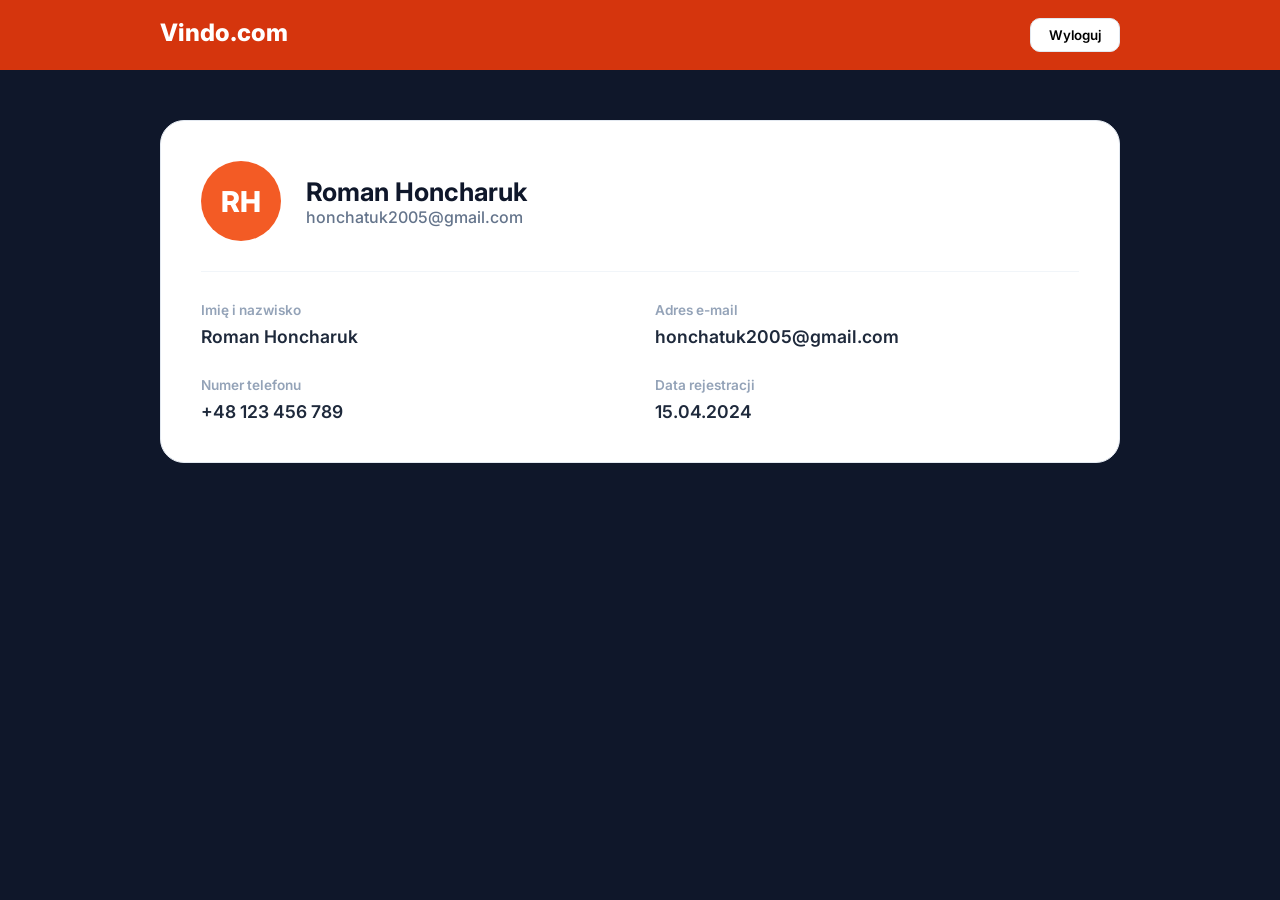
==== project/account.html @ 8e224525 "Add files via upload" ====
<!DOCTYPE html>
<html lang="pl">
<head>
    <meta charset="UTF-8">
    <meta name="viewport" content="width=device-width, initial-scale=1.0">
    <title>Vindo | Mój Profil</title>
    <link rel="stylesheet" href="account.css">
    <link href="https://fonts.googleapis.com/css2?family=Inter:wght@400;600;800&display=swap" rel="stylesheet">
</head>
<body>

    <header class="main-header">
        <div class="header-container">
            <div class="header-logo" onclick="location.href='main.html'">
                <span class="logo-text">Vindo<span class="logo-dot">.com</span></span>
            </div>
            <div class="header-user">
                <button class="btn-logout" onclick="location.href='index.html'">Wyloguj</button>
            </div>
        </div>
    </header>

    <div class="account-container">
        

        <div class="account-single-col">
            <main class="profile-card">
                <div class="profile-header">
                    <div class="avatar-large">RH</div>
                    <div class="header-info">
                        <h2>Roman Honcharuk</h2>
                        <p>honchatuk2005@gmail.com</p>
                    </div>
                </div>

                <div class="info-section">
                    <div class="info-group">
                        <label>Imię i nazwisko</label>
                        <p>Roman Honcharuk</p>
                    </div>
                    <div class="info-group">
                        <label>Adres e-mail</label>
                        <p>honchatuk2005@gmail.com</p>
                    </div>
                    <div class="info-group">
                        <label>Numer telefonu</label>
                        <p>+48 123 456 789</p>
                    </div>
                    <div class="info-group">
                        <label>Data rejestracji</label>
                        <p>15.04.2024</p>
                    </div>
                </div>
            </main>
        </div>
    </div>

</body>
</html>
---- project/account.css ----
* {
    margin: 0;
    padding: 0;
    box-sizing: border-box;
    font-family: 'Inter', sans-serif;
}

body {
    background-color: #0f172a;
    padding-top: 100px;
}

/* HEADER */
.main-header {
    position: fixed;
    top: 0;
    width: 100%;
    height: 70px;
    background: #D5350D;
    display: flex;
    align-items: center;
}

.header-container {
    width: 100%;
    max-width: 1000px;
    margin: 0 auto;
    display: flex;
    justify-content: space-between;
    padding: 0 20px;
}

.logo-text { font-size: 24px; font-weight: 800; cursor: pointer; color: white; }
.logo-dot { color: white; }

.btn-logout {
    padding: 8px 18px;
    border: 1px solid #e2e8f0;
    border-radius: 10px;
    background: white;
    font-weight: 600;
    cursor: pointer;
    transition: 0.3s;
}

.btn-logout:hover { color: #f35b25; border-color: #f35b25; }

/* CONTAINER */
.account-container {
    max-width: 1000px;
    margin: 0 auto;
    padding: 20px;
}



.stat-card {
    background: white;
    padding: 20px;
    border-radius: 20px;
    border: 1px solid #e2e8f0;
    text-align: center;
}

.stat-label { color: #64748b; font-size: 0.8rem; font-weight: 600; text-transform: uppercase; }
.stat-value { display: block; font-size: 1.4rem; font-weight: 800; margin-top: 5px; color: #0f172a; }
.status-active { color: #10b981; }

/* PROFILE CARD */
.profile-card {
    background: white;
    border-radius: 24px;
    border: 1px solid #e2e8f0;
    padding: 40px;
}

.profile-header {
    display: flex;
    align-items: center;
    gap: 25px;
    padding-bottom: 30px;
    border-bottom: 1px solid #f1f5f9;
    margin-bottom: 30px;
}

.avatar-large {
    width: 80px;
    height: 80px;
    background: #f35b25;
    color: white;
    border-radius: 50%;
    display: flex;
    align-items: center;
    justify-content: center;
    font-size: 1.8rem;
    font-weight: 800;
}

.header-info h2 { font-size: 1.6rem; color: #0f172a; }
.header-info p { color: #64748b; font-weight: 500; }

/* INFO GRID */
.info-section {
    display: grid;
    grid-template-columns: 1fr 1fr;
    gap: 30px;
}

.info-group label {
    display: block;
    font-size: 0.85rem;
    font-weight: 600;
    color: #94a3b8;
    margin-bottom: 8px;
}

.info-group p {
    font-size: 1.1rem;
    font-weight: 600;
    color: #1e293b;
}
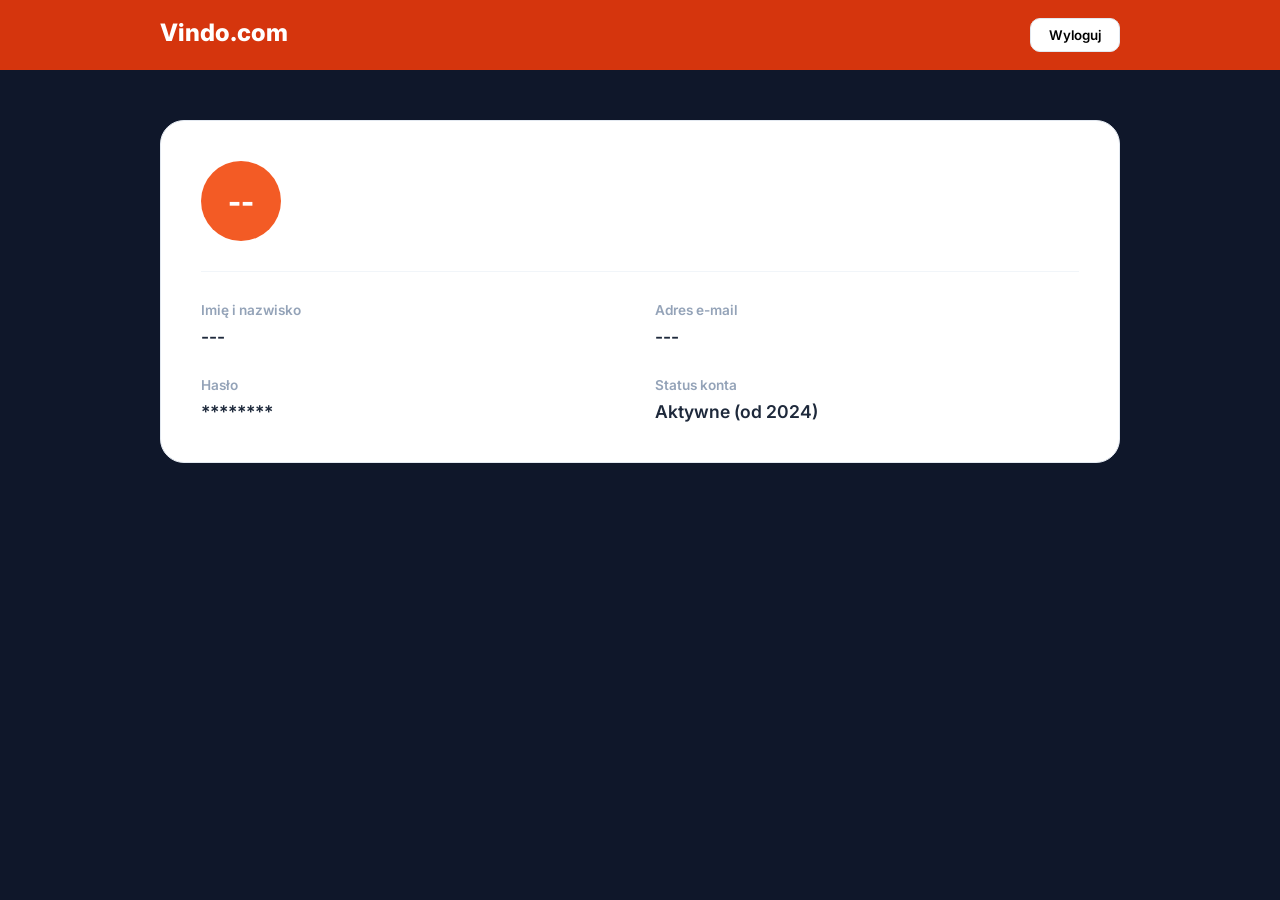
==== commit a1f1fa6f: "Add files via upload" ====
--- a/project/account.html
+++ b/project/account.html
@@ -5,50 +5,60 @@
     <meta name="viewport" content="width=device-width, initial-scale=1.0">
     <title>Vindo | Mój Profil</title>
     <link rel="stylesheet" href="account.css">
+    <script src="auth.js"></script>
     <link href="https://fonts.googleapis.com/css2?family=Inter:wght@400;600;800&display=swap" rel="stylesheet">
+</head>
+<body>
+
+<!DOCTYPE html>
+<html lang="pl">
+<head>
+    <meta charset="UTF-8">
+    <meta name="viewport" content="width=device-width, initial-scale=1.0">
+    <title>Vindo | Mój Profil</title>
+    <link rel="stylesheet" href="account.css"> <link href="https://fonts.googleapis.com/css2?family=Inter:wght@400;600;800&display=swap" rel="stylesheet">
+    <script src="auth.js"></script>
 </head>
 <body>
 
     <header class="main-header">
         <div class="header-container">
-            <div class="header-logo" onclick="location.href='main.html'">
+            <div class="header-logo" onclick="location.href='main.html'" style="cursor:pointer">
                 <span class="logo-text">Vindo<span class="logo-dot">.com</span></span>
             </div>
             <div class="header-user">
-                <button class="btn-logout" onclick="location.href='index.html'">Wyloguj</button>
+                <button class="btn-logout" onclick="localStorage.removeItem('userVindo'); location.href='index.html'">Wyloguj</button>
             </div>
         </div>
     </header>
 
     <div class="account-container">
-        
-
         <div class="account-single-col">
             <main class="profile-card">
                 <div class="profile-header">
-                    <div class="avatar-large">RH</div>
+                    <div class="avatar-large" id="userAvatar">--</div>
                     <div class="header-info">
-                        <h2>Roman Honcharuk</h2>
-                        <p>honchatuk2005@gmail.com</p>
+                        <h2 id="displayFullNameHeader"></h2>
+                        <p id="displayEmailHeader"></p>
                     </div>
                 </div>
 
                 <div class="info-section">
                     <div class="info-group">
                         <label>Imię i nazwisko</label>
-                        <p>Roman Honcharuk</p>
+                        <p id="displayFullName">---</p>
                     </div>
                     <div class="info-group">
                         <label>Adres e-mail</label>
-                        <p>honchatuk2005@gmail.com</p>
+                        <p id="displayEmail">---</p>
                     </div>
                     <div class="info-group">
-                        <label>Numer telefonu</label>
-                        <p>+48 123 456 789</p>
+                        <label>Hasło</label>
+                        <p id="displayPassword">********</p>
                     </div>
                     <div class="info-group">
-                        <label>Data rejestracji</label>
-                        <p>15.04.2024</p>
+                        <label>Status konta</label>
+                        <p>Aktywne (od 2024)</p>
                     </div>
                 </div>
             </main>
@@ -56,4 +66,7 @@
     </div>
 
 </body>
+</html>
+
+</body>
 </html>
--- a/project/account.css
+++ b/project/account.css
@@ -10,7 +10,7 @@
     padding-top: 100px;
 }
 
-/* HEADER */
+
 .main-header {
     position: fixed;
     top: 0;
@@ -45,7 +45,7 @@
 
 .btn-logout:hover { color: #f35b25; border-color: #f35b25; }
 
-/* CONTAINER */
+
 .account-container {
     max-width: 1000px;
     margin: 0 auto;
@@ -66,7 +66,7 @@
 .stat-value { display: block; font-size: 1.4rem; font-weight: 800; margin-top: 5px; color: #0f172a; }
 .status-active { color: #10b981; }
 
-/* PROFILE CARD */
+
 .profile-card {
     background: white;
     border-radius: 24px;
@@ -99,7 +99,7 @@
 .header-info h2 { font-size: 1.6rem; color: #0f172a; }
 .header-info p { color: #64748b; font-weight: 500; }
 
-/* INFO GRID */
+
 .info-section {
     display: grid;
     grid-template-columns: 1fr 1fr;
--- a/project/account.css
+++ b/project/account.css
@@ -10,7 +10,7 @@
     padding-top: 100px;
 }
 
-/* HEADER */
+
 .main-header {
     position: fixed;
     top: 0;
@@ -45,7 +45,7 @@
 
 .btn-logout:hover { color: #f35b25; border-color: #f35b25; }
 
-/* CONTAINER */
+
 .account-container {
     max-width: 1000px;
     margin: 0 auto;
@@ -66,7 +66,7 @@
 .stat-value { display: block; font-size: 1.4rem; font-weight: 800; margin-top: 5px; color: #0f172a; }
 .status-active { color: #10b981; }
 
-/* PROFILE CARD */
+
 .profile-card {
     background: white;
     border-radius: 24px;
@@ -99,7 +99,7 @@
 .header-info h2 { font-size: 1.6rem; color: #0f172a; }
 .header-info p { color: #64748b; font-weight: 500; }
 
-/* INFO GRID */
+
 .info-section {
     display: grid;
     grid-template-columns: 1fr 1fr;
